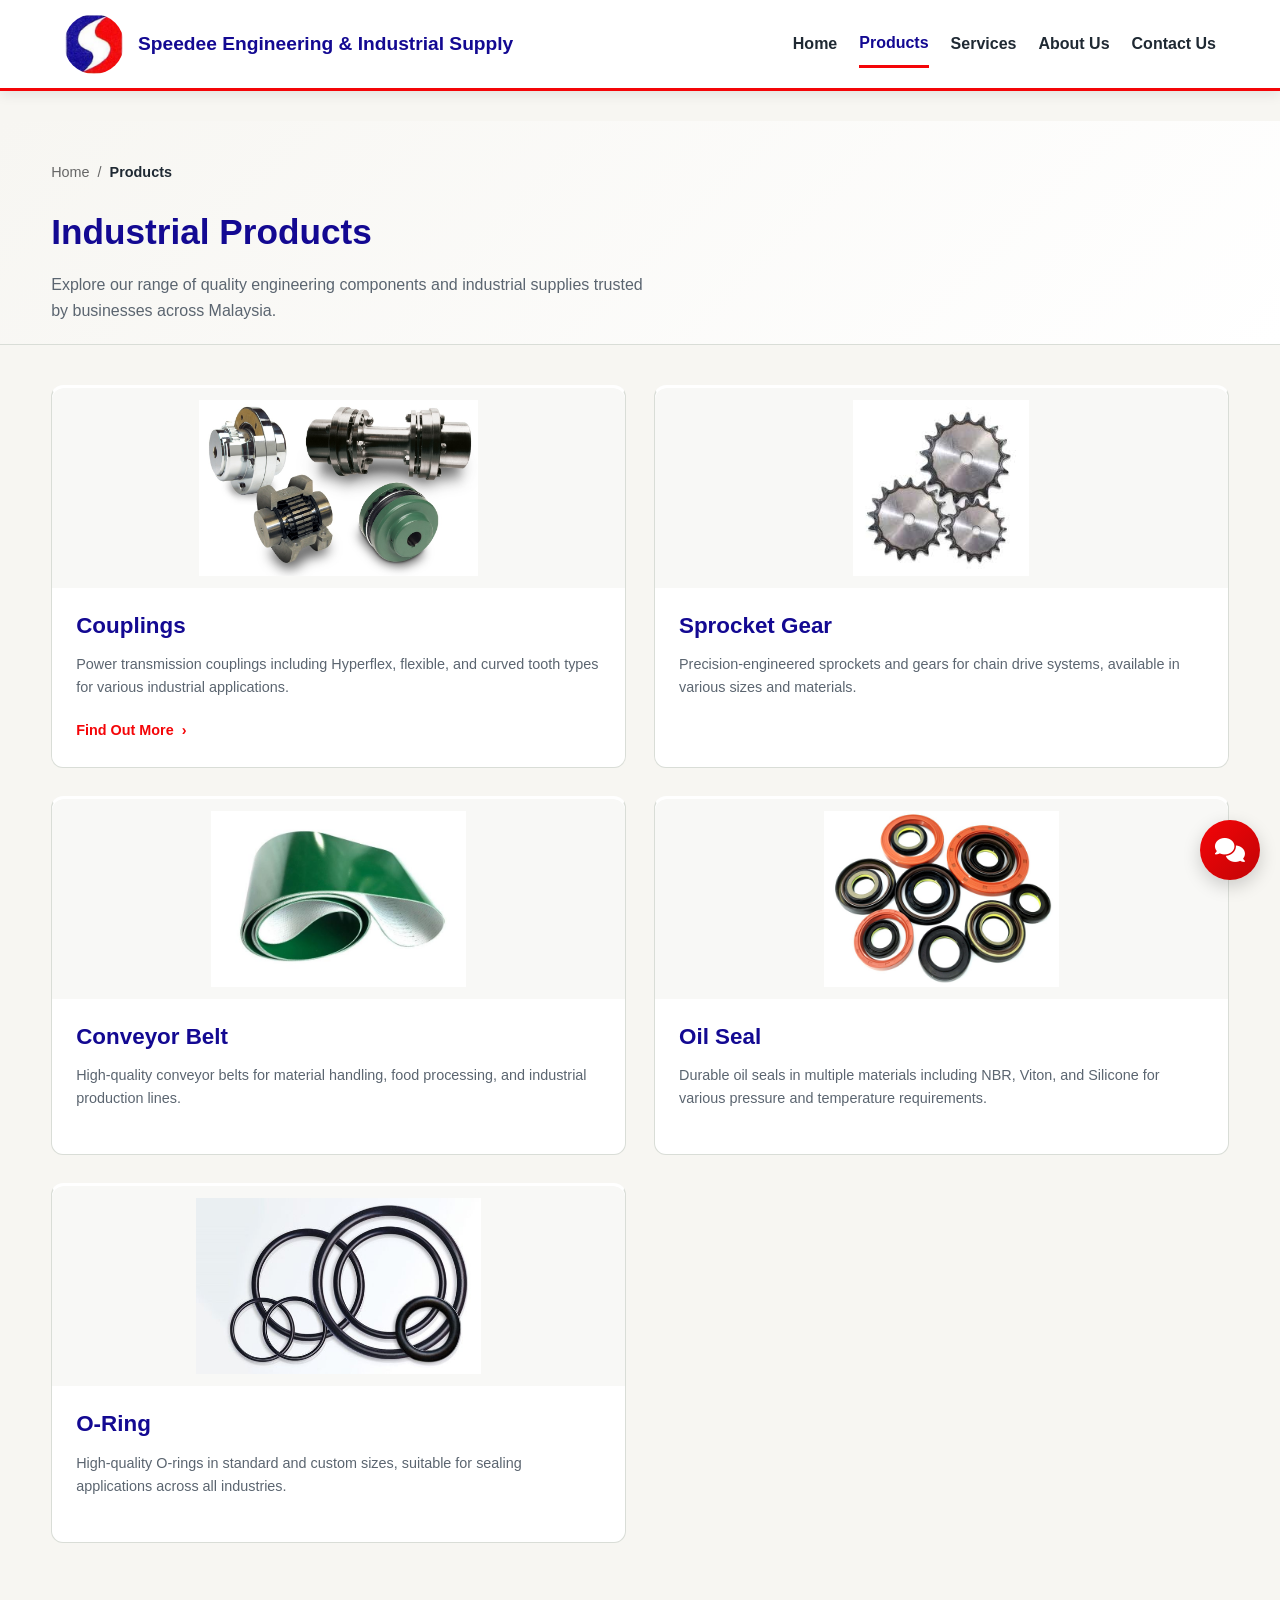
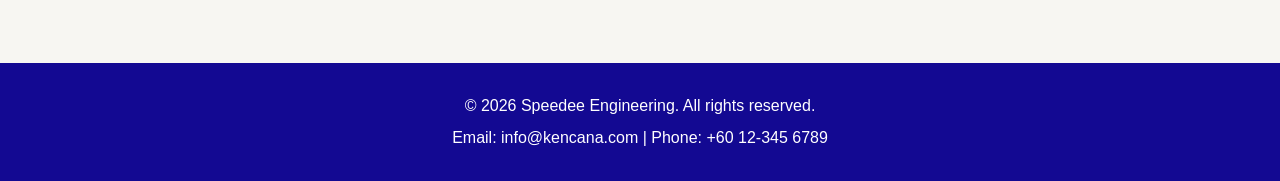
==== product-home.html @ 25785ea7 "Add files via upload" ====
<!DOCTYPE html>
<html lang="en">

<head>
    <meta charset="UTF-8">
    <meta name="viewport" content="width=device-width, initial-scale=1.0">
    <title>Products | Speedee Engineering & Industrial Supply</title>
    <link rel="icon" href="./images/logo/speedee-logo.png">
    <link rel="stylesheet" href="./css/style.css">
    <link rel="stylesheet" href="./css/product.css">
    <link rel="stylesheet" href="https://cdnjs.cloudflare.com/ajax/libs/font-awesome/6.5.2/css/all.min.css">
</head>

<body>

    <header class="site-header">
        <div class="container nav-wrapper">
            <a href="./index.html" class="brand">
                <img src="./images/logo/speedee-logo.png" alt="Speedee Engineering Logo" class="logo">
                <div class="brand-text">
                    <h1>Speedee Engineering & Industrial Supply</h1>
                </div>
            </a>

            <button class="menu-toggle" id="menu-toggle" aria-label="Toggle menu">☰</button>

            <nav class="main-nav" id="main-nav">
                <ul class="nav-list">
                    <li><a href="./index.html">Home</a></li>
                    <li><a href="product-home.html" class="active">Products</a></li>
                    <li class="dropdown">
                        <a href="./industry-services/service-home.html">Services</a>
                        <ul class="dropdown-menu">
                            <li><a href="./industry-services/service-a.html">Service A</a></li>
                            <li><a href="./industry-services/service-b.html">Service B</a></li>
                            <li><a href="./industry-services/service-c.html">Service C</a></li>
                        </ul>
                    </li>

                    <li><a href="about-us.html">About Us</a></li>
                    <li><a href="contact-us.html">Contact Us</a></li>
                </ul>
            </nav>
        </div>
    </header>

    <main class="product-home-page">

        <!-- Hero Section -->
        <section class="products-hero product-home-section">
            <div class="container">
                <div class="breadcrumb">
                    <a href="./index.html">Home</a>
                    <span>/</span>
                    <span class="current-page">Products</span>
                </div>
                <h1>Industrial Products</h1>
                <p class="hero-description">Explore our range of quality engineering components and industrial supplies
                    trusted by businesses across Malaysia.</p>
            </div>
        </section>

        <!-- Product Listing Section -->
        <section class="product-listing product-home-section">
            <div class="container">
                <div class="product-grid">

                    <!-- Couplings Card -->
                    <article class="product-card product-card--image">
                        <div class="product-image-wrapper">
                            <img src="./images/products/couplings/coupling-types-1.jpg"
                                 alt="Chain Coupling - Power Transmission Couplings"
                                 class="product-img"
                                 onerror="this.parentElement.innerHTML='<div class=\'product-img-placeholder\'><i class=\'fa-solid fa-link\'></i></div>'">
                        </div>
                        <div class="product-card-body">
                            <h3>Couplings</h3>
                            <p>Power transmission couplings including Hyperflex, flexible, and curved tooth types for
                                various industrial applications.</p>
                            <a href="./couplings.html" class="find-out-more">Find Out More <span>&#8250;</span></a>
                        </div>
                    </article>

                    <!-- Sprocket Gear Card -->
                    <article class="product-card product-card--image">
                        <div class="product-image-wrapper">
                            <img src="./images/products/sprocket-gear-1.jpg"
                                 alt="Sprocket Gear"
                                 class="product-img"
                                 onerror="this.parentElement.innerHTML='<div class=\'product-img-placeholder\'><i class=\'fa-solid fa-cog\'></i></div>'">
                        </div>
                        <div class="product-card-body">
                            <h3>Sprocket Gear</h3>
                            <p>Precision-engineered sprockets and gears for chain drive systems, available in various sizes
                                and materials.</p>
                        </div>
                    </article>

                    <!-- Conveyor Belt Card -->
                    <article class="product-card product-card--image">
                        <div class="product-image-wrapper">
                            <img src="./images/products/pvc-green-belt.jpg"
                                 alt="Conveyor Belt"
                                 class="product-img"
                                 onerror="this.parentElement.innerHTML='<div class=\'product-img-placeholder\'><i class=\'fa-solid fa-bars-progress\'></i></div>'">
                        </div>
                        <div class="product-card-body">
                            <h3>Conveyor Belt</h3>
                            <p>High-quality conveyor belts for material handling, food processing, and industrial production
                                lines.</p>
                        </div>
                    </article>

                    <!-- Oil Seal Card -->
                    <article class="product-card product-card--image">
                        <div class="product-image-wrapper">
                            <img src="./images/products/oil_seal_1.jpg"
                                 alt="Oil Seal"
                                 class="product-img"
                                 onerror="this.src='./images/products/oil_seal_2.jpg'">
                        </div>
                        <div class="product-card-body">
                            <h3>Oil Seal</h3>
                            <p>Durable oil seals in multiple materials including NBR, Viton, and Silicone for various
                                pressure and temperature requirements.</p>
                        </div>
                    </article>

                    <!-- O-Ring Card -->
                    <article class="product-card product-card--image">
                        <div class="product-image-wrapper">
                            <img src="./images/products/o-ring-2.jpg"
                                 alt="O-Ring"
                                 class="product-img"
                                 onerror="this.parentElement.innerHTML='<div class=\'product-img-placeholder\'><i class=\'fa-regular fa-circle\'></i></div>'">
                        </div>
                        <div class="product-card-body">
                            <h3>O-Ring</h3>
                            <p>High-quality O-rings in standard and custom sizes, suitable for sealing applications across
                                all industries.</p>
                        </div>
                    </article>

                </div>
            </div>
        </section>

    </main>

    <footer class="site-footer">
        <div class="container footer-content">
            <p>&copy; 2026 Speedee Engineering. All rights reserved.</p>
            <p>Email: info@kencana.com | Phone: +60 12-345 6789</p>
        </div>
    </footer>

    <!-- Floating Contact -->
    <div class="floating-contact">
        <div class="floating-items">
            <a href="https://wa.me/60163230248?text=Hi%2C%20I%20came%20across%20Speedee%20Engineering%20and%20would%20like%20to%20enquire%20about%20your%20products%20and%20services."
                class="floating-item whatsapp" target="_blank" rel="noopener noreferrer">
                <span class="tooltip">WhatsApp Us</span>
                <img src="./images/logo/whatsapp.png" alt="WhatsApp">
            </a>
            <a href="mailto:info@kencana.com?subject=Website%20Enquiry" class="floating-item email">
                <span class="tooltip">Email Us</span>
                <span class="icon">&#9993;</span>
            </a>
            <a href="tel:+60123456789" class="floating-item phone">
                <span class="tooltip">Call Us</span>
                <span class="icon">&#9742;</span>
            </a>
        </div>
        <button class="floating-main" id="floatingMain" aria-label="Open contact options">
            <i class="fas fa-comments"></i>
        </button>
    </div>

    <script src="./js/main.js"></script>
</body>

</html>
---- css/style.css ----
:root {
  --primary-red: #f40508;
  --primary-blue: #130992;
  --light-bg: #f7f6f2;
  --white: #ffffff;
  --dark-text: #1f2933;
  --muted-text: #5b6570;
  --border-color: #d9ddd7;
  --hover-red: #c20406;
  --hover-blue: #0d0672;
  --shadow: 0 4px 12px rgba(0, 0, 0, 0.08);
  --shadow-strong: 0 6px 18px rgba(0, 0, 0, 0.18);
  --transition: 0.3s ease;
  --radius: 8px;
}

/* ─── Reset ─── */
* {
  margin: 0;
  padding: 0;
  box-sizing: border-box;
}

/* ─── Base ─── */
body {
  font-family: Arial, Helvetica, sans-serif;
  line-height: 1.6;
  background-color: var(--light-bg);
  color: var(--dark-text);
}

main {
  display: block;
  margin: 0;
  padding: 0;
}

img {
  display: block;
  max-width: 100%;
}

a {
  color: inherit;
  text-decoration: none;
}

button {
  font: inherit;
}

.container {
  width: 90%;
  max-width: 1200px;
  margin: 0 auto;
}

/* ─── Header / Navigation ─── */
.site-header {
  position: sticky;
  top: 0;
  z-index: 1000;
  background: var(--white);
  border-bottom: 3px solid var(--primary-red);
  box-shadow: var(--shadow);
}

.nav-wrapper {
  display: flex;
  align-items: center;
  justify-content: space-between;
  padding: 14px 0;
}

.brand {
  display: flex;
  align-items: center;
  gap: 14px;
  color: var(--dark-text);
}

.logo {
  width: 60px;
  height: 60px;
  object-fit: cover;
  border-radius: 50%;
}

.brand-text h1 {
  font-size: 1.2rem;
  color: var(--primary-blue);
}

.brand-text p {
  font-size: 0.9rem;
  color: var(--muted-text);
}

.menu-toggle {
  display: none;
  font-size: 1.8rem;
  color: var(--primary-blue);
  background: none;
  border: none;
  cursor: pointer;
}

.main-nav {
  display: block;
}

.nav-list {
  display: flex;
  align-items: center;
  gap: 22px;
  list-style: none;
}

.nav-list>li {
  position: relative;
}

.nav-list>li>a {
  display: inline-block;
  padding: 10px 0;
  font-weight: 600;
  color: var(--dark-text);
  transition: var(--transition);
}

.nav-list>li>a:hover {
  color: var(--primary-red);
}

.nav-list>li>a.active {
  color: var(--primary-blue);
  border-bottom: 3px solid var(--primary-red);
}

/* ─── Dropdown ─── */
.dropdown-menu {
  position: absolute;
  top: 100%;
  left: 0;
  min-width: 210px;
  display: none;
  overflow: hidden;
  list-style: none;
  background: var(--white);
  border: 1px solid var(--border-color);
  border-radius: var(--radius);
  box-shadow: var(--shadow);
}

.dropdown:hover .dropdown-menu,
.dropdown-menu.show {
  display: block;
}

.dropdown-menu li a {
  display: block;
  padding: 12px 14px;
  font-weight: 500;
  color: var(--dark-text);
}

.dropdown-menu li a:hover {
  color: var(--primary-red);
  background-color: var(--light-bg);
}

/* ─── Buttons ─── */
.btn {
  display: inline-block;
  padding: 12px 22px;
  font-weight: bold;
  border-radius: var(--radius);
  transition: var(--transition);
}

.btn-primary {
  color: var(--white);
  background-color: var(--primary-blue);
}

.btn-primary:hover {
  background-color: var(--hover-blue);
}

.btn-secondary {
  color: var(--primary-blue);
  background-color: var(--white);
  border: 2px solid var(--primary-blue);
}

.btn-secondary:hover {
  color: var(--white);
  background-color: var(--primary-blue);
}

/* ─── Banner Slider ─── */
.banner-slider {
  position: relative;
  width: 100%;
  height: calc(100dvh - 91px);
  overflow: hidden;
}

.slide {
  position: absolute;
  inset: 0;
  display: flex;
  align-items: center;
  justify-content: center;
  text-align: center;
  opacity: 0;
  transition: opacity 0.9s ease;
  pointer-events: none;
}

.slide.active {
  opacity: 1;
  pointer-events: auto;
}

/* Overlay for readability on all slides */
.slide::after {
  content: "";
  position: absolute;
  inset: 0;
  background: rgba(0, 0, 0, 0.38);
  z-index: 1;
}

.slide-about {
  background-color: #f40508;
  background-image:
    repeating-linear-gradient(-45deg,
      transparent,
      transparent 18px,
      rgba(255, 255, 255, 0.04) 18px,
      rgba(255, 255, 255, 0.04) 19px),
    radial-gradient(circle 340px at 65% 50%, rgba(255, 255, 255, 0.07) 60%, transparent 61%),
    radial-gradient(circle 300px at 65% 50%, transparent 58%, rgba(255, 255, 255, 0.06) 59%, rgba(255, 255, 255, 0.06) 61%, transparent 62%),
    radial-gradient(ellipse 120% 100% at 30% 50%, #c20406 0%, #f40508 55%, #f40508 100%);
}

.slide-products {
  background: url('../images/background/bg-1.jpg') center center / cover no-repeat;
}

.slide-services {
  background: #000;
}

/* Slide content */
.slide-content {
  position: relative;
  z-index: 2;
  color: #fff;
  padding: 0 20px;
  max-width: 820px;
}

.slide-label {
  display: inline-block;
  margin-bottom: 14px;
  padding: 5px 18px;
  font-size: 0.78rem;
  font-weight: 700;
  letter-spacing: 0.14em;
  text-transform: uppercase;
  border: 1.5px solid rgba(255, 255, 255, 0.6);
  border-radius: 999px;
  color: rgba(255, 255, 255, 0.85);
}

.slide-content h2 {
  font-size: clamp(1.9rem, 5vw, 3rem);
  font-weight: 800;
  line-height: 1.2;
  letter-spacing: -0.01em;
}

.slide-content p {
  font-size: clamp(0.95rem, 2vw, 1.1rem);
  max-width: 620px;
  margin: 0 auto 28px;
  line-height: 1.7;
  color: rgba(255, 255, 255, 0.88);
}

.hero-buttons {
  display: flex;
  justify-content: center;
  flex-wrap: wrap;
  gap: 14px;
}

/* ─── Slide Heading Row (arrows + h2) ─── */
.slide-heading-row {
  display: flex;
  align-items: center;
  justify-content: center;
  gap: 16px;
  margin-bottom: 16px;
}

.slide-heading-row h2 {
  margin-bottom: 0;
  flex: 1;
  max-width: 600px;
}

/* ─── Slider Navigation Arrows ─── */
.slider-arrow {
  flex-shrink: 0;
  width: 44px;
  height: 44px;
  display: grid;
  place-items: center;
  background: rgba(255, 255, 255, 0.15);
  border: 1.5px solid rgba(255, 255, 255, 0.5);
  border-radius: 50%;
  color: #fff;
  font-size: 1rem;
  cursor: pointer;
  transition: background 0.25s ease, transform 0.25s ease;
  backdrop-filter: blur(6px);
}

.slider-arrow:hover {
  background: rgba(255, 255, 255, 0.28);
  transform: scale(1.08);
}

/* ─── Slider Dot Indicators ─── */
.slider-dots {
  position: absolute;
  bottom: 22px;
  left: 50%;
  transform: translateX(-50%);
  z-index: 10;
  display: flex;
  gap: 10px;
}

.dot {
  width: 10px;
  height: 10px;
  border-radius: 50%;
  background: rgba(255, 255, 255, 0.45);
  cursor: pointer;
  transition: background 0.3s ease, transform 0.3s ease;
  border: none;
}

.dot.active {
  background: #fff;
  transform: scale(1.3);
}

/* ─── Video Background (Services slide) ─── */
.bg-video {
  position: absolute;
  top: 50%;
  left: 50%;
  min-width: 100%;
  min-height: 100%;
  transform: translate(-50%, -50%);
  object-fit: cover;
  z-index: 0;
  opacity: 0.75;
}

/* ─── Intro Section ─── */
.intro-section {
  padding: 60px 0;
  text-align: center;
}

.intro-section h3 {
  margin-bottom: 16px;
  font-size: 1.8rem;
  color: var(--primary-blue);
}

.intro-section p {
  max-width: 800px;
  margin: 0 auto;
  color: var(--muted-text);
}

/* ─── Footer ─── */
.site-footer {
  margin-top: 0;
  padding: 24px 0;
  color: var(--white);
  background-color: var(--primary-blue);
}

.footer-content {
  text-align: center;
}

.footer-content p {
  margin: 6px 0;
}

/* ─── Floating Contact Menu ─── */
.floating-contact {
  position: fixed;
  right: 20px;
  bottom: 20px;
  z-index: 3000;
  display: flex;
  flex-direction: column;
  align-items: flex-end;
  overflow: visible;
}

.floating-items {
  display: flex;
  flex-direction: column;
  gap: 10px;
  margin-bottom: 12px;
  padding: 10px;
  border-radius: 999px;
  box-shadow: var(--shadow);
  background: var(--white);
  border: 1px solid var(--border-color);
  opacity: 0;
  visibility: hidden;
  transform: translateY(8px) scale(0.98);
  transform-origin: bottom right;
  transition: var(--transition);
  overflow: visible;
}

.floating-contact:hover .floating-items,
.floating-contact.active .floating-items {
  opacity: 1;
  visibility: visible;
  transform: translateY(0) scale(1);
}

.floating-main {
  width: 60px;
  height: 60px;
  display: grid;
  place-items: center;
  color: var(--white);
  background: linear-gradient(135deg, var(--primary-red), var(--hover-red));
  border: none;
  border-radius: 50%;
  cursor: pointer;
  box-shadow: var(--shadow-strong);
  transition: var(--transition);
}

.floating-main:hover {
  transform: scale(1.08);
}

.floating-main i {
  font-size: 24px;
  line-height: 1;
}

.floating-item {
  position: relative;
  overflow: visible;
  display: flex;
  align-items: center;
  justify-content: center;
  width: 52px;
  height: 52px;
  border-radius: 50%;
  background: var(--white);
  border: 1px solid var(--border-color);
  box-shadow: 0 3px 10px rgba(0, 0, 0, 0.12);
  transition: transform var(--transition), box-shadow var(--transition), border-color var(--transition);
  z-index: 1;
}

.floating-item:hover {
  transform: scale(1.08);
  box-shadow: 0 5px 14px rgba(0, 0, 0, 0.16);
  z-index: 2;
}

.floating-item img,
.floating-item .icon {
  display: flex;
  align-items: center;
  justify-content: center;
  width: 24px;
  height: 24px;
}

.floating-item img {
  object-fit: contain;
}

.floating-item .icon {
  font-size: 22px;
  line-height: 1;
  font-weight: 600;
}

.floating-item.whatsapp {
  background: #25d366;
  border-color: #25d366;
}

.floating-item.email {
  background: var(--white);
  color: var(--primary-blue);
  border-color: var(--primary-blue);
}

.floating-item.phone {
  background: var(--white);
  color: var(--dark-text);
  border-color: var(--dark-text);
}

/* ─── Tooltip ─── */
.tooltip {
  position: absolute;
  top: 50%;
  right: calc(100% + 12px);
  transform: translateY(-50%);
  padding: 8px 12px;
  font-size: 0.82rem;
  line-height: 1;
  color: var(--white);
  background: var(--dark-text);
  border-radius: 999px;
  white-space: nowrap;
  opacity: 0;
  visibility: hidden;
  pointer-events: none;
  z-index: 99999;
  box-shadow: 0 4px 10px rgba(0, 0, 0, 0.15);
  transition: opacity 0.2s ease, visibility 0.2s ease, transform 0.2s ease;
}

.tooltip::after {
  content: "";
  position: absolute;
  top: 50%;
  right: -5px;
  transform: translateY(-50%);
  border-width: 5px 0 5px 5px;
  border-style: solid;
  border-color: transparent transparent transparent var(--dark-text);
}

.floating-item:hover .tooltip {
  opacity: 1;
  visibility: visible;
  transform: translateY(-50%) translateX(-2px);
}

/* ─── Responsive ─── */
@media (max-width: 768px) {
  .nav-wrapper {
    display: flex;
    flex-wrap: wrap;
    align-items: center;
  }

  .brand {
    flex: 1;
    /* brand fills remaining space */
    min-width: 0;
    /* allows text to shrink if needed */
  }

  .menu-toggle {
    display: block;
    flex-shrink: 0;
    /* toggle never shrinks or wraps */
    margin-left: 12px;
  }

  .brand-text h1 {
    font-size: 1rem;
  }

  .brand-text p {
    font-size: 0.8rem;
  }

  .main-nav {
    display: none;
    width: 100%;
    margin-top: 12px;
  }

  .main-nav.show {
    display: block;
  }

  .nav-list {
    flex-direction: column;
    align-items: flex-start;
    gap: 0;
    padding-top: 10px;
    background: var(--white);
    border-top: 1px solid var(--border-color);
  }

  .nav-list>li {
    width: 100%;
  }

  .nav-list>li>a {
    width: 100%;
    padding: 12px 0;
  }

  .dropdown-menu {
    position: static;
    display: none;
    margin-bottom: 8px;
    background: #f2f5ef;
    border: none;
    border-radius: 6px;
    box-shadow: none;
  }

  .banner-slider {
    height: calc(100dvh - 88px);
  }

  .slider-arrow {
    width: 36px;
    height: 36px;
    font-size: 0.85rem;
  }

  .slide-heading-row {
    gap: 10px;
  }

  .tooltip {
    display: none;
  }

  .floating-contact {
    right: 16px;
    bottom: 16px;
  }

  .floating-items {
    gap: 8px;
    padding: 8px;
    margin-bottom: 10px;
  }

  .floating-main {
    width: 56px;
    height: 56px;
  }

  .floating-main i {
    font-size: 22px;
  }

  .floating-item {
    width: 48px;
    height: 48px;
  }

  .floating-item img,
  .floating-item .icon {
    width: 22px;
    height: 22px;
  }

  .floating-item .icon {
    font-size: 20px;
  }
}
---- css/product.css ----
.product-home-page {
  background-color: #f7f6f2;
  min-height: 100vh;
  padding: 30px 0 60px;
}

.product-home-section .container {
  width: 92%;
  max-width: 1200px;
  margin: 0 auto;
}

/* Hero Section */
.products-hero {
  background: linear-gradient(135deg, #f7f6f2 0%, #ffffff 100%);
  padding: 40px 0 20px;
  border-bottom: 1px solid #d9ddd7;
}

.products-hero .breadcrumb {
  margin-bottom: 20px;
}

.products-hero h1 {
  font-size: 2.2rem;
  color: #130992;
  margin-bottom: 12px;
}

.products-hero .hero-description {
  color: #5b6570;
  max-width: 600px;
  line-height: 1.6;
}

/* Breadcrumb */
.breadcrumb {
  display: flex;
  gap: 8px;
  font-size: 0.9rem;
  margin-bottom: 24px;
  color: #666;
}

.breadcrumb a {
  text-decoration: none;
  color: #666;
}

.breadcrumb a:hover {
  color: #f40508;
}

.breadcrumb .current-page {
  color: #1f2933;
  font-weight: 600;
}

/* Product Listing Section */
.product-listing {
  background-color: #f7f6f2;
  padding: 40px 0 60px;
}

.product-listing .container {
  width: 92%;
  max-width: 1200px;
  margin: 0 auto;
}

/* Product Grid - 2 columns */
.product-grid {
  display: grid;
  grid-template-columns: repeat(2, 1fr);
  gap: 28px;
}

/* Product Card */
.product-card {
  background: #ffffff;
  border: 1px solid #d9ddd7;
  border-radius: 12px;
  padding: 28px;
  transition: all 0.3s ease;
}

.product-card:hover {
  transform: translateY(-4px);
  box-shadow: 0 12px 24px rgba(0, 0, 0, 0.08);
  border-color: #f40508;
}

.product-icon {
  width: 48px;
  height: 48px;
  background: rgba(244, 5, 8, 0.1);
  border-radius: 12px;
  display: flex;
  align-items: center;
  justify-content: center;
  margin-bottom: 20px;
}

.product-icon i {
  font-size: 1.8rem;
  color: #f40508;
}

.product-icon img {
  width: 32px;
  height: 32px;
  object-fit: contain;
}

.product-card h3 {
  font-size: 1.4rem;
  color: #130992;
  margin-bottom: 12px;
}

/* Sub-items tags */
.sub-items {
  display: flex;
  flex-wrap: wrap;
  gap: 8px;
  margin: 15px 0;
}

.sub-item {
  font-size: 0.75rem;
  background: #f0f0ed;
  padding: 4px 12px;
  border-radius: 20px;
  color: #5b6570;
}

.product-card p {
  color: #5b6570;
  font-size: 0.9rem;
  line-height: 1.6;
  margin-bottom: 20px;
}

.find-out-more {
  display: inline-flex;
  align-items: center;
  gap: 8px;
  color: #f40508;
  text-decoration: none;
  font-weight: 600;
  font-size: 0.9rem;
  transition: gap 0.3s ease;
}

.find-out-more:hover {
  gap: 12px;
  color: #c20406;
}

/* Responsive Styles */
@media (max-width: 992px) {
  .product-grid {
    grid-template-columns: repeat(2, 1fr);
    gap: 20px;
  }
  
  .products-hero h1 {
    font-size: 1.9rem;
  }
}

@media (max-width: 768px) {
  .products-hero {
    padding: 30px 0 15px;
  }
  
  .products-hero h1 {
    font-size: 1.6rem;
  }
  
  .product-listing {
    padding: 30px 0 40px;
  }
  
  .product-grid {
    grid-template-columns: 1fr;
    gap: 20px;
  }
  
  .product-card {
    padding: 20px;
  }
  
  .product-card h3 {
    font-size: 1.2rem;
  }
  
  .sub-items {
    margin: 12px 0;
  }
  
  .sub-item {
    font-size: 0.7rem;
    padding: 3px 10px;
  }
  
  .product-icon i {
    font-size: 1.5rem;
  }
  
  .product-icon img {
    width: 28px;
    height: 28px;
  }
}

/* Product Image Wrapper - Resized for better fit */
.product-image-wrapper {
  width: 100%;
  height: 200px;
  margin-bottom: 20px;
  border-radius: 8px;
  display: flex;
  align-items: center;
  justify-content: center;
  overflow: hidden;
  background-color: #f8f8f6;
}

.product-img {
  width: 100%;
  height: 100%;
  object-fit: contain;
  transition: transform 0.3s ease;
  padding: 8px;
}

.product-card:hover .product-img {
  transform: scale(1.03);
}

/* Placeholder for missing images */
.product-img-placeholder {
  width: 100%;
  height: 100%;
  display: flex;
  align-items: center;
  justify-content: center;
  background: rgba(244, 5, 8, 0.05);
  border-radius: 8px;
}

.product-img-placeholder i {
  font-size: 4rem;
  color: #f40508;
}

/* Product Links */
.product-links {
  display: flex;
  flex-wrap: wrap;
  gap: 12px;
  margin-top: 16px;
  padding-top: 12px;
  border-top: 1px solid #e0e0e0;
}

.product-links .find-out-more {
  font-size: 0.8rem;
  color: #130992;
}

.product-links .find-out-more:hover {
  color: #f40508;
}

/* Image Modal */
.image-modal {
  display: none;
  position: fixed;
  top: 0;
  left: 0;
  width: 100%;
  height: 100%;
  background: rgba(0, 0, 0, 0.9);
  z-index: 9999;
  align-items: center;
  justify-content: center;
  cursor: pointer;
}

.modal-content {
  position: relative;
  max-width: 90%;
  max-height: 90%;
  background: transparent;
}

.modal-content img {
  width: auto;
  max-width: 100%;
  max-height: 90vh;
  object-fit: contain;
  border-radius: 8px;
}

.modal-close {
  position: absolute;
  top: -40px;
  right: 0;
  color: white;
  font-size: 2rem;
  font-weight: bold;
  cursor: pointer;
  transition: color 0.3s ease;
}

.modal-close:hover {
  color: #f40508;
}

/* Responsive adjustments for images */
@media (max-width: 768px) {
  .product-image-wrapper {
    height: 150px;
  }
  
  .product-img {
    padding: 6px;
  }
  
  .product-links {
    gap: 8px;
  }
  
  .product-links .find-out-more {
    font-size: 0.75rem;
  }
  
  .product-img-placeholder i {
    font-size: 3rem;
  }
}


/* ─── Image Product Cards (product-home) ─── */
.product-card--image {
  padding: 0;
  overflow: hidden;
  display: flex;
  flex-direction: column;
}

.product-card--image .product-image-wrapper {
  width: 100%;
  height: 200px;
  margin-bottom: 0;
  border-radius: 12px 12px 0 0;
  overflow: hidden;
  flex-shrink: 0;
  background: #f8f8f6;
}

.product-card--image .product-img {
  width: 100%;
  height: 100%;
  object-fit: contain;
  transition: transform 0.4s ease;
  padding: 12px;
}

.product-card--image:hover .product-img {
  transform: scale(1.04);
}

.product-card--image .product-img-placeholder {
  width: 100%;
  height: 100%;
  display: flex;
  align-items: center;
  justify-content: center;
  background: rgba(244, 5, 8, 0.05);
}

.product-card--image .product-img-placeholder i {
  font-size: 3rem;
  color: #f40508;
}

.product-card-body {
  padding: 20px 24px 24px;
  display: flex;
  flex-direction: column;
  flex: 1;
}

.product-card-body h3 {
  font-size: 1.4rem;
  color: #130992;
  margin-bottom: 10px;
}

.product-card-body p {
  color: #5b6570;
  font-size: 0.9rem;
  line-height: 1.6;
  margin-bottom: 20px;
  flex: 1;
}

/* Top accent line on hover for image cards */
.product-card--image {
  border-top: 3px solid transparent;
  transition: all 0.3s ease, border-top-color 0.3s ease;
}

.product-card--image:hover {
  border-top-color: #f40508;
  transform: translateY(-4px);
  box-shadow: 0 14px 28px rgba(0, 0, 0, 0.1);
  border-color: #f40508;
}

@media (max-width: 768px) {
  .product-card--image .product-image-wrapper {
    height: 160px;
  }

  .product-card-body {
    padding: 16px 18px 20px;
  }

  .product-card-body h3 {
    font-size: 1.2rem;
  }
  
  .product-card--image .product-img {
    padding: 8px;
  }
}

/* Large screen adjustments - prevent images from being too large */
@media (min-width: 1400px) {
  .product-image-wrapper {
    height: 220px;
  }
  
  .product-card--image .product-image-wrapper {
    height: 220px;
  }
  
  .product-img {
    max-width: 85%;
    margin: 0 auto;
  }
}
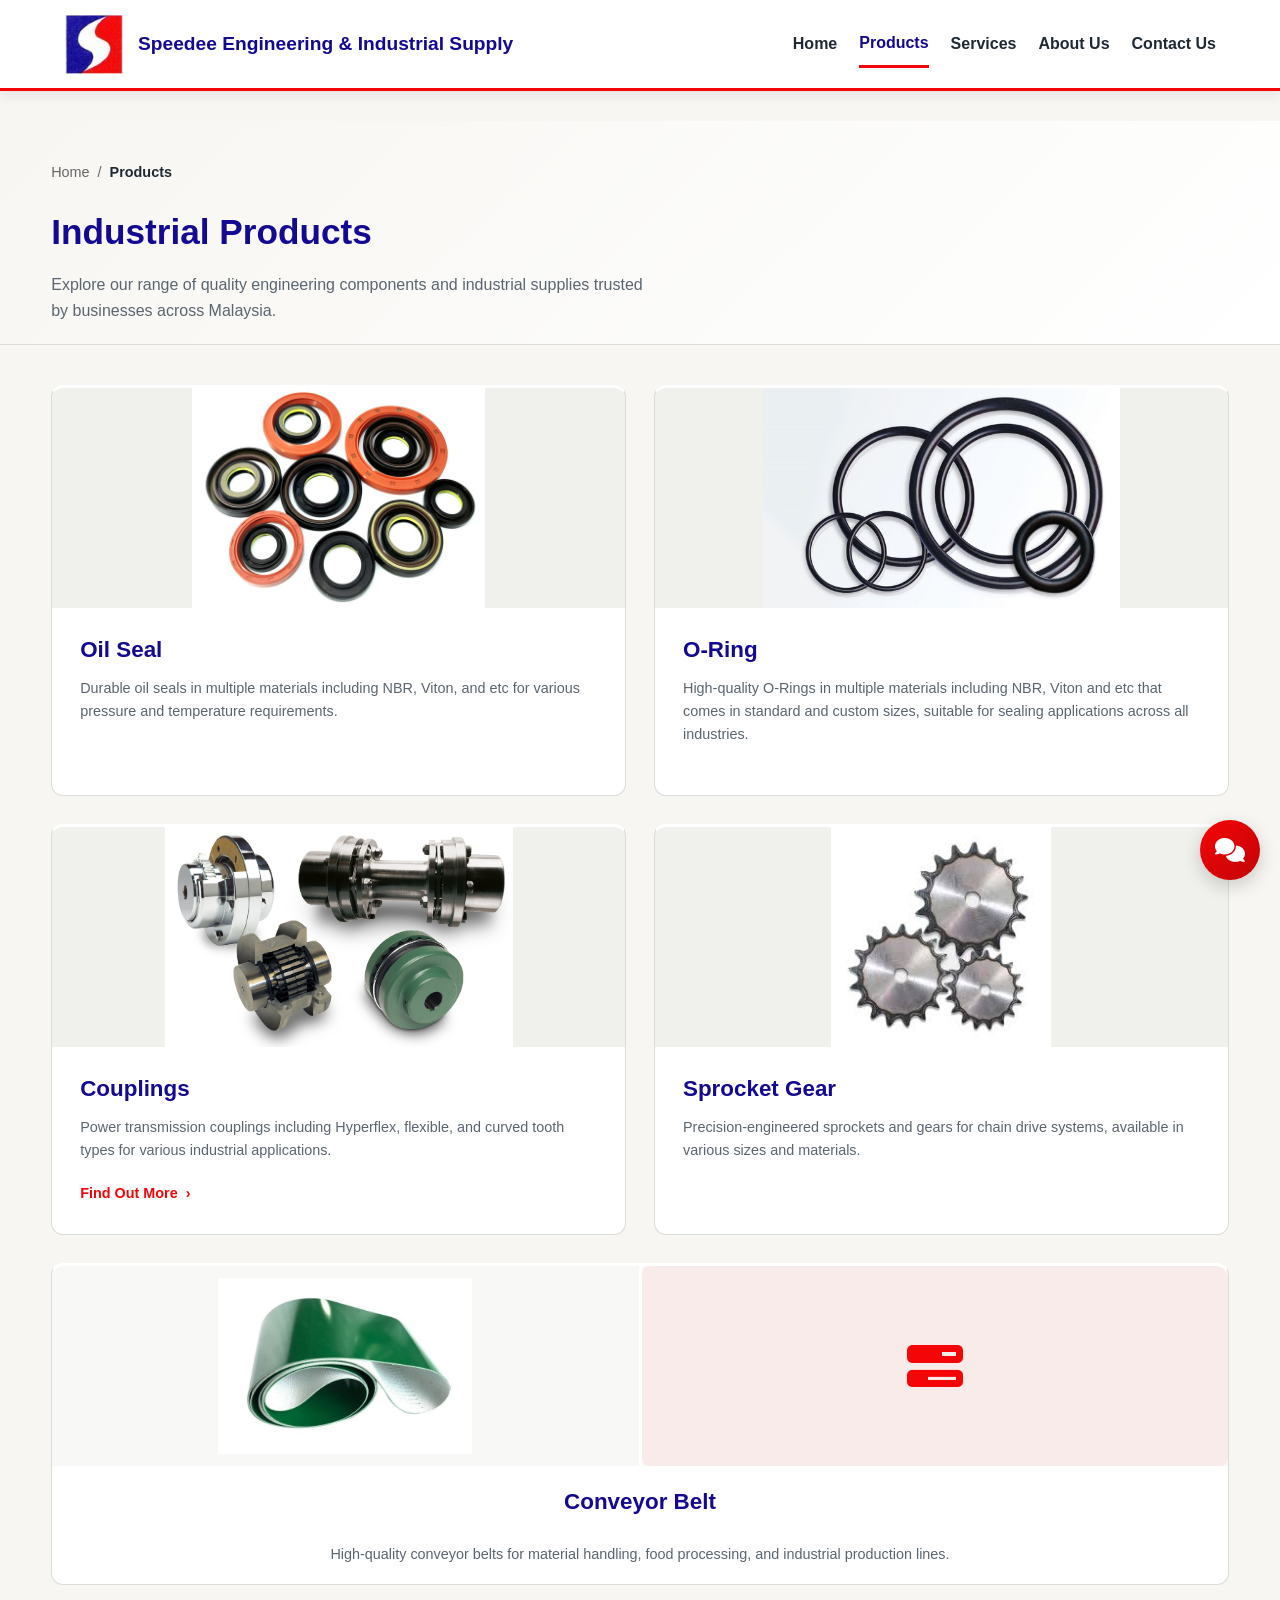
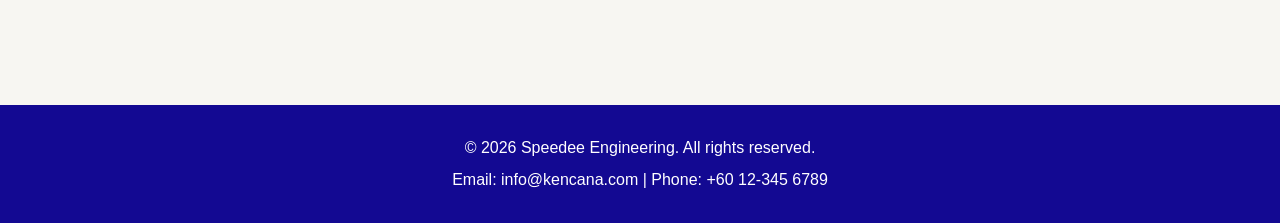
==== commit dd641830: "Add files via upload" ====
--- a/product-home.html
+++ b/product-home.html
@@ -36,7 +36,6 @@
                             <li><a href="./industry-services/service-c.html">Service C</a></li>
                         </ul>
                     </li>
-
                     <li><a href="about-us.html">About Us</a></li>
                     <li><a href="contact-us.html">Contact Us</a></li>
                 </ul>
@@ -64,6 +63,36 @@
         <section class="product-listing product-home-section">
             <div class="container">
                 <div class="product-grid">
+
+                    <!-- Oil Seal Card -->
+                    <article class="product-card product-card--image">
+                        <div class="product-image-wrapper">
+                            <img src="./images/products/oil_seal_1.jpg"
+                                 alt="Oil Seal"
+                                 class="product-img"
+                                 onerror="this.src='./images/products/oil_seal_2.jpg'">
+                        </div>
+                        <div class="product-card-body">
+                            <h3>Oil Seal</h3>
+                            <p>Durable oil seals in multiple materials including NBR, Viton, and etc for various
+                                pressure and temperature requirements.</p>
+                        </div>
+                    </article>
+
+                    <!-- O-Ring Card -->
+                    <article class="product-card product-card--image">
+                        <div class="product-image-wrapper">
+                            <img src="./images/products/o-ring-2.jpg"
+                                 alt="O-Ring"
+                                 class="product-img"
+                                 onerror="this.parentElement.innerHTML='<div class=\'product-img-placeholder\'><i class=\'fa-regular fa-circle\'></i></div>'">
+                        </div>
+                        <div class="product-card-body">
+                            <h3>O-Ring</h3>
+                            <p>High-quality O-Rings in multiple materials including NBR, Viton and etc that comes in standard and custom sizes, suitable for sealing applications across
+                                all industries.</p>
+                        </div>
+                    </article>
 
                     <!-- Couplings Card -->
                     <article class="product-card product-card--image">
@@ -96,48 +125,27 @@
                         </div>
                     </article>
 
-                    <!-- Conveyor Belt Card -->
-                    <article class="product-card product-card--image">
-                        <div class="product-image-wrapper">
-                            <img src="./images/products/pvc-green-belt.jpg"
-                                 alt="Conveyor Belt"
-                                 class="product-img"
-                                 onerror="this.parentElement.innerHTML='<div class=\'product-img-placeholder\'><i class=\'fa-solid fa-bars-progress\'></i></div>'">
+                    <!-- Conveyor Belt Card — full width, split image -->
+                    <article class="product-card product-card--image product-card--wide">
+                        <div class="product-image-split">
+                            <div class="split-img-wrapper">
+                                <img src="./images/products/pvc-green-belt.jpg"
+                                     alt="PVC Green Conveyor Belt"
+                                     class="product-img"
+                                     onerror="this.parentElement.innerHTML='<div class=\'product-img-placeholder\'><i class=\'fa-solid fa-bars-progress\'></i></div>'">
+                            </div>
+                            <div class="split-img-divider"></div>
+                            <div class="split-img-wrapper">
+                                <img src="./images/products/white-conveyor-belt.webp"
+                                     alt="White Conveyor Belt"
+                                     class="product-img"
+                                     onerror="this.parentElement.innerHTML='<div class=\'product-img-placeholder\'><i class=\'fa-solid fa-bars-progress\'></i></div>'">
+                            </div>
                         </div>
                         <div class="product-card-body">
                             <h3>Conveyor Belt</h3>
                             <p>High-quality conveyor belts for material handling, food processing, and industrial production
                                 lines.</p>
-                        </div>
-                    </article>
-
-                    <!-- Oil Seal Card -->
-                    <article class="product-card product-card--image">
-                        <div class="product-image-wrapper">
-                            <img src="./images/products/oil_seal_1.jpg"
-                                 alt="Oil Seal"
-                                 class="product-img"
-                                 onerror="this.src='./images/products/oil_seal_2.jpg'">
-                        </div>
-                        <div class="product-card-body">
-                            <h3>Oil Seal</h3>
-                            <p>Durable oil seals in multiple materials including NBR, Viton, and Silicone for various
-                                pressure and temperature requirements.</p>
-                        </div>
-                    </article>
-
-                    <!-- O-Ring Card -->
-                    <article class="product-card product-card--image">
-                        <div class="product-image-wrapper">
-                            <img src="./images/products/o-ring-2.jpg"
-                                 alt="O-Ring"
-                                 class="product-img"
-                                 onerror="this.parentElement.innerHTML='<div class=\'product-img-placeholder\'><i class=\'fa-regular fa-circle\'></i></div>'">
-                        </div>
-                        <div class="product-card-body">
-                            <h3>O-Ring</h3>
-                            <p>High-quality O-rings in standard and custom sizes, suitable for sealing applications across
-                                all industries.</p>
                         </div>
                     </article>
 
--- a/css/style.css
+++ b/css/style.css
@@ -83,7 +83,6 @@
   width: 60px;
   height: 60px;
   object-fit: cover;
-  border-radius: 50%;
 }
 
 .brand-text h1 {
--- a/css/product.css
+++ b/css/product.css
@@ -214,243 +214,316 @@
   }
 }
 
-/* Product Image Wrapper - Resized for better fit */
+/* Product Image Wrapper */
 .product-image-wrapper {
+    width: 100%;
+    height: 200px;
+    margin-bottom: 20px;
+    border-radius: 8px;
+    display: flex;
+    align-items: center;
+    justify-content: center;
+    overflow: hidden;
+}
+
+.product-img {
+    width: 100%;
+    height: 100%;
+    object-fit: contain;
+    transition: transform 0.3s ease;
+}
+
+.product-card:hover .product-img {
+    transform: scale(1.02);
+}
+
+/* Placeholder for missing images */
+.product-img-placeholder {
+    width: 100%;
+    height: 100%;
+    display: flex;
+    align-items: center;
+    justify-content: center;
+    background: rgba(244, 5, 8, 0.05);
+    border-radius: 8px;
+}
+
+.product-img-placeholder i {
+    font-size: 4rem;
+    color: #f40508;
+}
+
+/* Product Links */
+.product-links {
+    display: flex;
+    flex-wrap: wrap;
+    gap: 12px;
+    margin-top: 16px;
+    padding-top: 12px;
+    border-top: 1px solid #e0e0e0;
+}
+
+.product-links .find-out-more {
+    font-size: 0.8rem;
+    color: #130992;
+}
+
+.product-links .find-out-more:hover {
+    color: #f40508;
+}
+
+/* Image Modal */
+.image-modal {
+    display: none;
+    position: fixed;
+    top: 0;
+    left: 0;
+    width: 100%;
+    height: 100%;
+    background: rgba(0, 0, 0, 0.9);
+    z-index: 9999;
+    align-items: center;
+    justify-content: center;
+    cursor: pointer;
+}
+
+.modal-content {
+    position: relative;
+    max-width: 90%;
+    max-height: 90%;
+    background: transparent;
+}
+
+.modal-content img {
+    width: auto;
+    max-width: 100%;
+    max-height: 90vh;
+    object-fit: contain;
+    border-radius: 8px;
+}
+
+.modal-close {
+    position: absolute;
+    top: -40px;
+    right: 0;
+    color: white;
+    font-size: 2rem;
+    font-weight: bold;
+    cursor: pointer;
+    transition: color 0.3s ease;
+}
+
+.modal-close:hover {
+    color: #f40508;
+}
+
+/* Responsive */
+@media (max-width: 768px) {
+    .product-image-wrapper {
+        height: 160px;
+    }
+    
+    .product-links {
+        gap: 8px;
+    }
+    
+    .product-links .find-out-more {
+        font-size: 0.75rem;
+    }
+    
+    .product-img-placeholder i {
+        font-size: 3rem;
+    }
+}
+
+
+/* ─── Image Product Cards (product-home) ─── */
+.product-card--image {
+    padding: 0;
+    overflow: hidden;
+    display: flex;
+    flex-direction: column;
+}
+
+.product-card--image .product-image-wrapper {
+    width: 100%;
+    height: 220px;
+    margin-bottom: 0;
+    border-radius: 0;
+    overflow: hidden;
+    flex-shrink: 0;
+    background: #f0f0ed;
+}
+
+.product-card--image .product-img {
+    width: 100%;
+    height: 100%;
+    object-fit: contain;
+    transition: transform 0.4s ease;
+}
+
+.product-card--image:hover .product-img {
+    transform: scale(1.05);
+}
+
+.product-card--image .product-img-placeholder {
+    width: 100%;
+    height: 100%;
+    display: flex;
+    align-items: center;
+    justify-content: center;
+    background: rgba(244, 5, 8, 0.05);
+}
+
+.product-card--image .product-img-placeholder i {
+    font-size: 3.5rem;
+    color: #f40508;
+}
+
+.product-card-body {
+    padding: 24px 28px 28px;
+    display: flex;
+    flex-direction: column;
+    flex: 1;
+}
+
+.product-card-body h3 {
+    font-size: 1.4rem;
+    color: #130992;
+    margin-bottom: 10px;
+}
+
+.product-card-body p {
+    color: #5b6570;
+    font-size: 0.9rem;
+    line-height: 1.6;
+    margin-bottom: 20px;
+    flex: 1;
+}
+
+/* Top accent line on hover for image cards */
+.product-card--image {
+    border-top: 3px solid transparent;
+    transition: all 0.3s ease, border-top-color 0.3s ease;
+}
+
+.product-card--image:hover {
+    border-top-color: #f40508;
+    transform: translateY(-4px);
+    box-shadow: 0 14px 28px rgba(0, 0, 0, 0.1);
+    border-color: #f40508;
+}
+
+@media (max-width: 768px) {
+    .product-card--image .product-image-wrapper {
+        height: 180px;
+    }
+
+    .product-card-body {
+        padding: 18px 20px 22px;
+    }
+
+    .product-card-body h3 {
+        font-size: 1.2rem;
+    }
+}
+
+
+/* ─── Wide full-span card (Conveyor Belt split) ─── */
+.product-card--wide {
+  grid-column: 1 / -1; /* spans both columns */
+}
+
+.product-image-split {
+  display: flex;
   width: 100%;
   height: 200px;
-  margin-bottom: 20px;
-  border-radius: 8px;
-  display: flex;
-  align-items: center;
-  justify-content: center;
+  border-radius: 12px 12px 0 0;
   overflow: hidden;
-  background-color: #f8f8f6;
-}
-
-.product-img {
+  flex-shrink: 0;
+  position: relative;
+}
+
+.split-img-wrapper {
+  flex: 1;
+  position: relative;
+  overflow: hidden;
+  background: #f8f8f6;
+}
+
+.split-img-wrapper .product-img {
   width: 100%;
   height: 100%;
   object-fit: contain;
-  transition: transform 0.3s ease;
-  padding: 8px;
-}
-
-.product-card:hover .product-img {
-  transform: scale(1.03);
-}
-
-/* Placeholder for missing images */
-.product-img-placeholder {
-  width: 100%;
-  height: 100%;
+  padding: 12px;
+  transition: transform 0.4s ease;
+}
+
+.product-card--wide:hover .split-img-wrapper .product-img {
+  transform: scale(1.04);
+}
+
+/* Thin divider line between the two images */
+.split-img-divider {
+  width: 3px;
+  background: #ffffff;
+  flex-shrink: 0;
+  z-index: 2;
+}
+
+/* Label badge on each image */
+.split-img-label {
+  position: absolute;
+  bottom: 10px;
+  left: 50%;
+  transform: translateX(-50%);
+  background: rgba(19, 9, 146, 0.82);
+  color: #fff;
+  font-size: 0.72rem;
+  font-weight: 700;
+  letter-spacing: 0.06em;
+  text-transform: uppercase;
+  padding: 4px 12px;
+  border-radius: 999px;
+  white-space: nowrap;
+  backdrop-filter: blur(4px);
+}
+
+/* Wide card body: put text + link inline */
+.product-card--wide .product-card-body {
   display: flex;
   align-items: center;
-  justify-content: center;
-  background: rgba(244, 5, 8, 0.05);
-  border-radius: 8px;
-}
-
-.product-img-placeholder i {
-  font-size: 4rem;
-  color: #f40508;
-}
-
-/* Product Links */
-.product-links {
-  display: flex;
-  flex-wrap: wrap;
-  gap: 12px;
-  margin-top: 16px;
-  padding-top: 12px;
-  border-top: 1px solid #e0e0e0;
-}
-
-.product-links .find-out-more {
-  font-size: 0.8rem;
-  color: #130992;
-}
-
-.product-links .find-out-more:hover {
-  color: #f40508;
-}
-
-/* Image Modal */
-.image-modal {
-  display: none;
-  position: fixed;
-  top: 0;
-  left: 0;
-  width: 100%;
-  height: 100%;
-  background: rgba(0, 0, 0, 0.9);
-  z-index: 9999;
-  align-items: center;
-  justify-content: center;
-  cursor: pointer;
-}
-
-.modal-content {
-  position: relative;
-  max-width: 90%;
-  max-height: 90%;
-  background: transparent;
-}
-
-.modal-content img {
-  width: auto;
-  max-width: 100%;
-  max-height: 90vh;
-  object-fit: contain;
-  border-radius: 8px;
-}
-
-.modal-close {
-  position: absolute;
-  top: -40px;
-  right: 0;
-  color: white;
-  font-size: 2rem;
-  font-weight: bold;
-  cursor: pointer;
-  transition: color 0.3s ease;
-}
-
-.modal-close:hover {
-  color: #f40508;
-}
-
-/* Responsive adjustments for images */
+  gap: 24px;
+  padding: 18px 24px;
+}
+
+.product-card--wide .product-card-body h3 {
+  margin-bottom: 0;
+  white-space: nowrap;
+}
+
+.product-card--wide .product-card-body p {
+  margin-bottom: 0;
+  flex: 1;
+}
+
 @media (max-width: 768px) {
-  .product-image-wrapper {
-    height: 150px;
-  }
-  
-  .product-img {
-    padding: 6px;
-  }
-  
-  .product-links {
+  .product-card--wide {
+    grid-column: 1;
+  }
+
+  .product-image-split {
+    height: 160px;
+  }
+
+  .product-card--wide .product-card-body {
+    flex-direction: column;
+    align-items: flex-start;
     gap: 8px;
-  }
-  
-  .product-links .find-out-more {
-    font-size: 0.75rem;
-  }
-  
-  .product-img-placeholder i {
-    font-size: 3rem;
-  }
-}
-
-
-/* ─── Image Product Cards (product-home) ─── */
-.product-card--image {
-  padding: 0;
-  overflow: hidden;
-  display: flex;
-  flex-direction: column;
-}
-
-.product-card--image .product-image-wrapper {
-  width: 100%;
-  height: 200px;
-  margin-bottom: 0;
-  border-radius: 12px 12px 0 0;
-  overflow: hidden;
-  flex-shrink: 0;
-  background: #f8f8f6;
-}
-
-.product-card--image .product-img {
-  width: 100%;
-  height: 100%;
-  object-fit: contain;
-  transition: transform 0.4s ease;
-  padding: 12px;
-}
-
-.product-card--image:hover .product-img {
-  transform: scale(1.04);
-}
-
-.product-card--image .product-img-placeholder {
-  width: 100%;
-  height: 100%;
-  display: flex;
-  align-items: center;
-  justify-content: center;
-  background: rgba(244, 5, 8, 0.05);
-}
-
-.product-card--image .product-img-placeholder i {
-  font-size: 3rem;
-  color: #f40508;
-}
-
-.product-card-body {
-  padding: 20px 24px 24px;
-  display: flex;
-  flex-direction: column;
-  flex: 1;
-}
-
-.product-card-body h3 {
-  font-size: 1.4rem;
-  color: #130992;
-  margin-bottom: 10px;
-}
-
-.product-card-body p {
-  color: #5b6570;
-  font-size: 0.9rem;
-  line-height: 1.6;
-  margin-bottom: 20px;
-  flex: 1;
-}
-
-/* Top accent line on hover for image cards */
-.product-card--image {
-  border-top: 3px solid transparent;
-  transition: all 0.3s ease, border-top-color 0.3s ease;
-}
-
-.product-card--image:hover {
-  border-top-color: #f40508;
-  transform: translateY(-4px);
-  box-shadow: 0 14px 28px rgba(0, 0, 0, 0.1);
-  border-color: #f40508;
-}
-
-@media (max-width: 768px) {
-  .product-card--image .product-image-wrapper {
-    height: 160px;
-  }
-
-  .product-card-body {
     padding: 16px 18px 20px;
   }
 
-  .product-card-body h3 {
-    font-size: 1.2rem;
-  }
-  
-  .product-card--image .product-img {
-    padding: 8px;
-  }
-}
-
-/* Large screen adjustments - prevent images from being too large */
-@media (min-width: 1400px) {
-  .product-image-wrapper {
-    height: 220px;
-  }
-  
-  .product-card--image .product-image-wrapper {
-    height: 220px;
-  }
-  
-  .product-img {
-    max-width: 85%;
-    margin: 0 auto;
+  .product-card--wide .product-card-body h3 {
+    margin-bottom: 6px;
   }
 }
